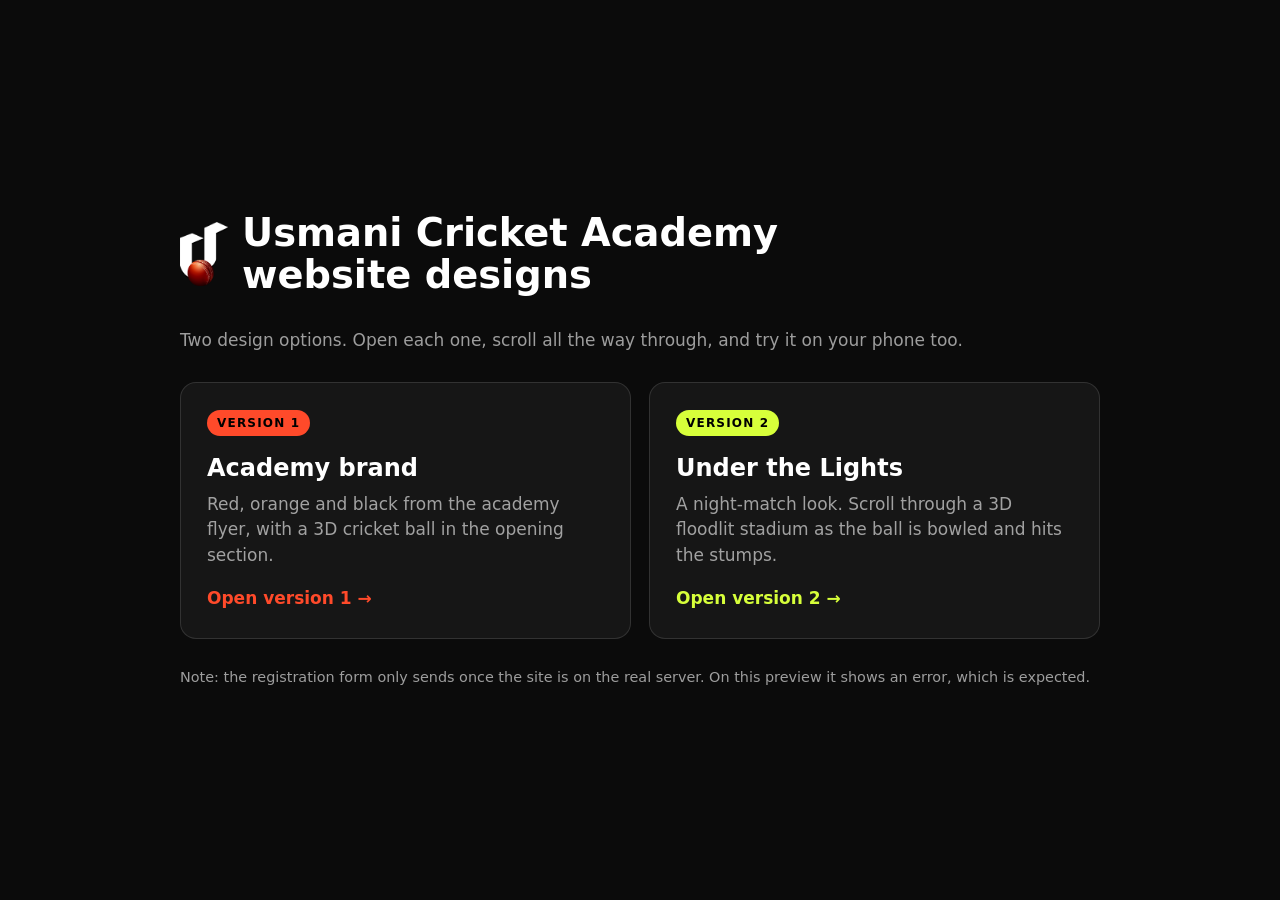
==== index.html @ 47848d58 "Add both UCA website designs for client preview Version 1 (academy brand) in public_html/ and versio" ====
<!doctype html>
<html lang="en">
<head>
  <meta charset="utf-8">
  <meta name="viewport" content="width=device-width, initial-scale=1">
  <title>UCA Website Designs</title>
  <meta name="robots" content="noindex">
  <link rel="icon" href="public_html/assets/img/favicon-32.png">
  <style>
    :root { --bg: #0b0b0b; --card: #161616; --text: #fff; --muted: rgba(255,255,255,.6); --line: rgba(255,255,255,.12); }
    * { box-sizing: border-box; }
    body { margin: 0; min-height: 100vh; background: var(--bg); color: var(--text); font: 17px/1.5 system-ui, -apple-system, "Segoe UI", sans-serif; display: grid; place-items: center; padding: 40px 16px; }
    main { width: min(920px, 100%); }
    header { display: flex; align-items: center; gap: 14px; margin-bottom: 32px; }
    header img { width: 48px; height: auto; }
    h1 { font-size: clamp(1.6rem, 4vw, 2.4rem); margin: 0; line-height: 1.1; }
    p.intro { color: var(--muted); margin: 0 0 28px; }
    .grid { display: grid; grid-template-columns: repeat(auto-fit, minmax(260px, 1fr)); gap: 18px; }
    a.card { display: block; text-decoration: none; color: inherit; background: var(--card); border: 1px solid var(--line); border-radius: 16px; padding: 26px; transition: transform .2s, border-color .2s; }
    a.card:hover { transform: translateY(-3px); border-color: var(--accent); }
    .tag { display: inline-block; font-size: .75rem; font-weight: 700; letter-spacing: .1em; text-transform: uppercase; color: #000; background: var(--accent); padding: 4px 10px; border-radius: 99px; }
    .card h2 { margin: 14px 0 6px; font-size: 1.5rem; }
    .card p { margin: 0 0 18px; color: var(--muted); }
    .go { font-weight: 700; color: var(--accent); }
    .v1 { --accent: #ff4a2a; }
    .v2 { --accent: #d7ff3a; }
    footer { margin-top: 28px; color: var(--muted); font-size: .9rem; }
  </style>
</head>
<body>
  <main>
    <header>
      <img src="public_html/assets/img/mark-white.png" alt="">
      <h1>Usmani Cricket Academy<br>website designs</h1>
    </header>
    <p class="intro">Two design options. Open each one, scroll all the way through, and try it on your phone too.</p>
    <div class="grid">
      <a class="card v1" href="public_html/">
        <span class="tag">Version 1</span>
        <h2>Academy brand</h2>
        <p>Red, orange and black from the academy flyer, with a 3D cricket ball in the opening section.</p>
        <span class="go">Open version 1 &rarr;</span>
      </a>
      <a class="card v2" href="public_html_v2/">
        <span class="tag">Version 2</span>
        <h2>Under the Lights</h2>
        <p>A night-match look. Scroll through a 3D floodlit stadium as the ball is bowled and hits the stumps.</p>
        <span class="go">Open version 2 &rarr;</span>
      </a>
    </div>
    <footer>Note: the registration form only sends once the site is on the real server. On this preview it shows an error, which is expected.</footer>
  </main>
</body>
</html>
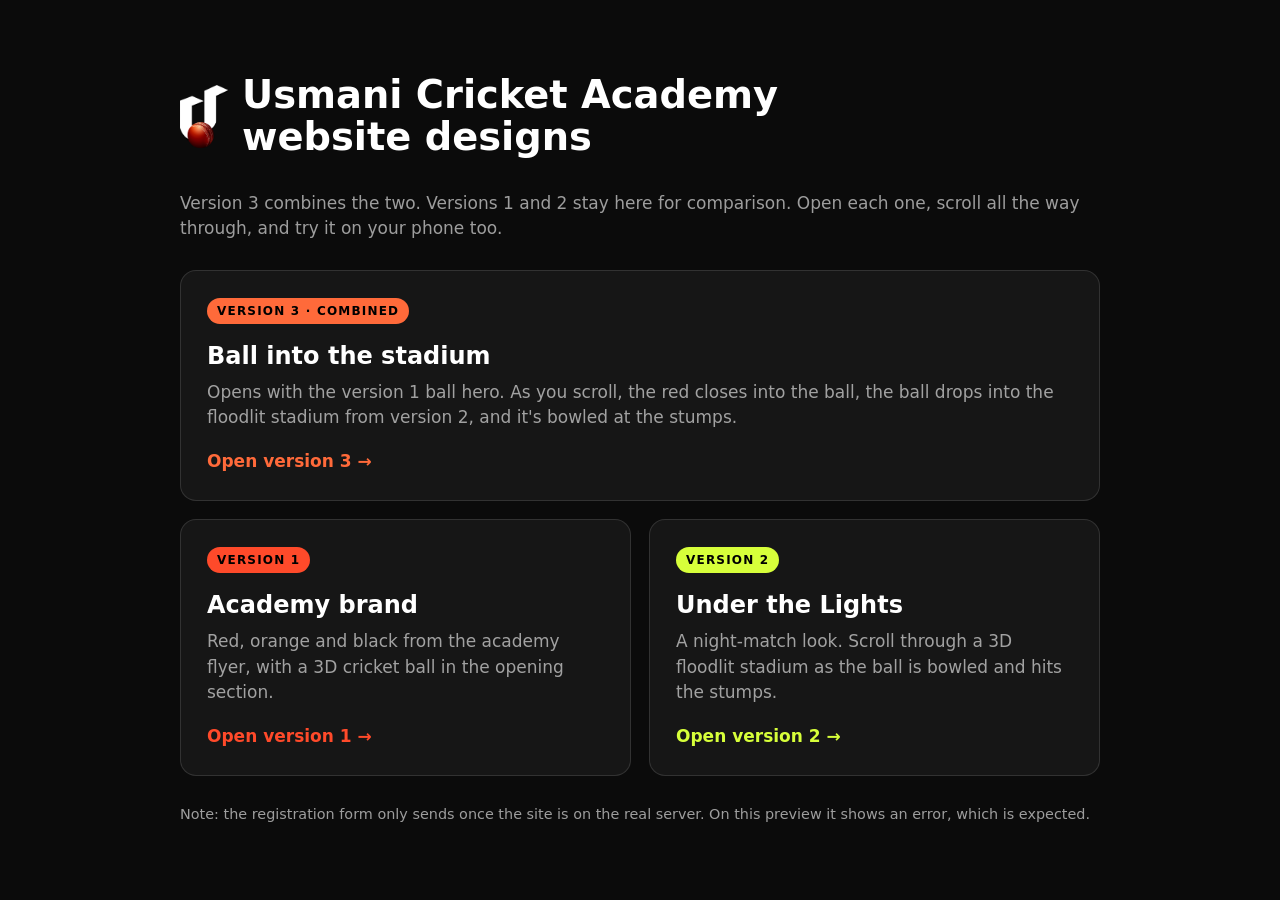
==== commit a5ea9116: "Add version 3: v1 ball hero drops into the v2 stadium public_html_v3 starts from v2. The intro now o" ====
--- a/index.html
+++ b/index.html
@@ -24,6 +24,8 @@
     .go { font-weight: 700; color: var(--accent); }
     .v1 { --accent: #ff4a2a; }
     .v2 { --accent: #d7ff3a; }
+    .v3 { --accent: #ff6a3a; background: linear-gradient(135deg, #2a0d07, #0d1a10); }
+    a.feature { margin-bottom: 18px; }
     footer { margin-top: 28px; color: var(--muted); font-size: .9rem; }
   </style>
 </head>
@@ -33,7 +35,13 @@
       <img src="public_html/assets/img/mark-white.png" alt="">
       <h1>Usmani Cricket Academy<br>website designs</h1>
     </header>
-    <p class="intro">Two design options. Open each one, scroll all the way through, and try it on your phone too.</p>
+    <p class="intro">Version 3 combines the two. Versions 1 and 2 stay here for comparison. Open each one, scroll all the way through, and try it on your phone too.</p>
+    <a class="card v3 feature" href="public_html_v3/">
+      <span class="tag">Version 3 &middot; combined</span>
+      <h2>Ball into the stadium</h2>
+      <p>Opens with the version 1 ball hero. As you scroll, the red closes into the ball, the ball drops into the floodlit stadium from version 2, and it's bowled at the stumps.</p>
+      <span class="go">Open version 3 &rarr;</span>
+    </a>
     <div class="grid">
       <a class="card v1" href="public_html/">
         <span class="tag">Version 1</span>
